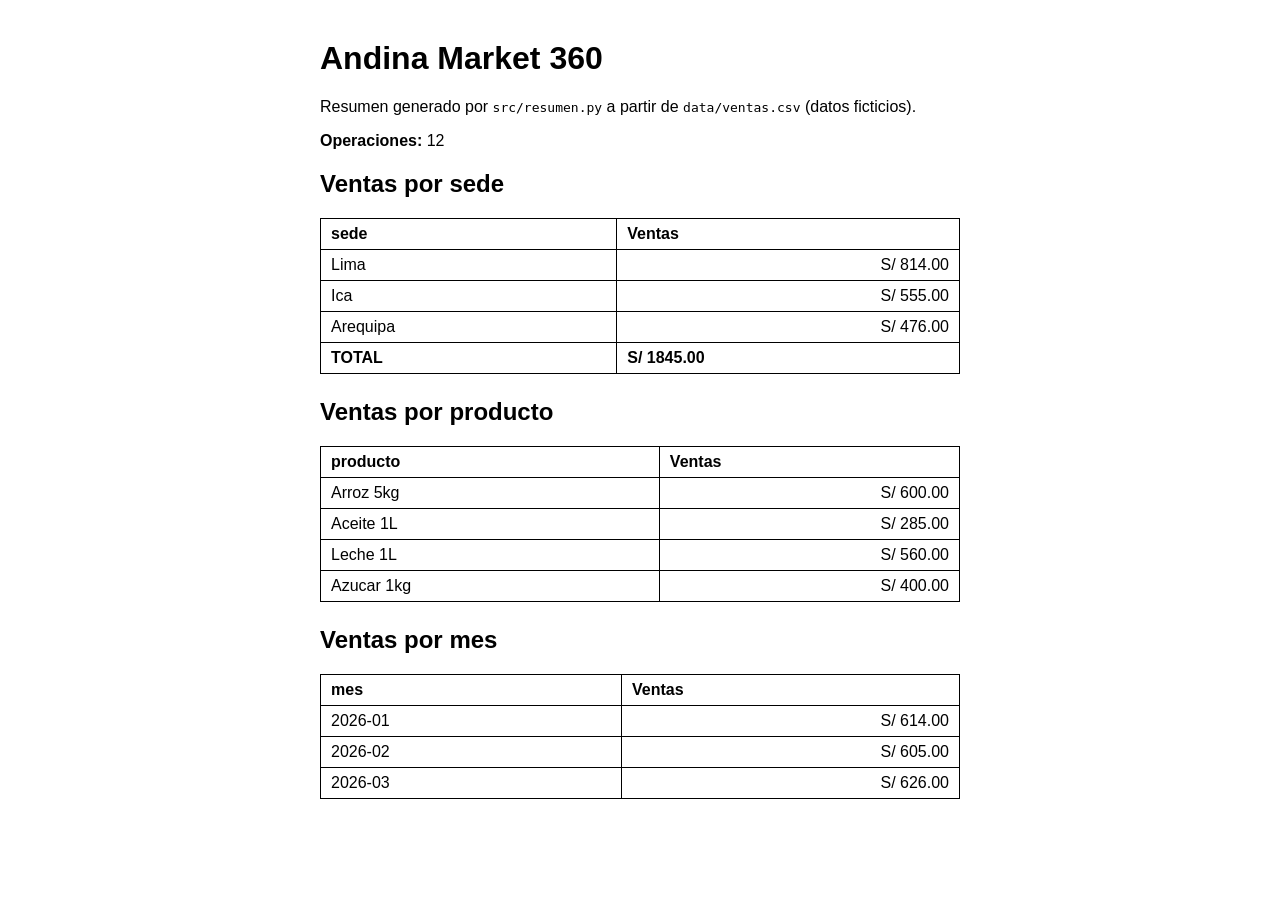
==== docs/index.html @ a3363252 "chore: iniciar caso Andina Market" ====
<!DOCTYPE html>
<html lang="es">
<head>
<meta charset="utf-8">
<title>Andina Market 360 - Resumen de ventas</title>
<style>
  body { font-family: Calibri, Arial, sans-serif; max-width: 640px; margin: 40px auto; }
  table { border-collapse: collapse; width: 100%; margin-bottom: 24px; }
  th, td { border: 1px solid #000; padding: 6px 10px; text-align: left; }
  td.n { text-align: right; }
</style>
</head>
<body>
<h1>Andina Market 360</h1>
<p>Resumen generado por <code>src/resumen.py</code> a partir de <code>data/ventas.csv</code> (datos ficticios).</p>
<div id="contenido">Cargando...</div>
<script>
function tabla(titulo, datos, total) {
  let filas = Object.entries(datos).map(([k, v]) => `<tr><td>${k}</td><td class="n">S/ ${v.toFixed(2)}</td></tr>`).join("");
  if (total !== undefined) filas += `<tr><th>TOTAL</th><th class="n">S/ ${total.toFixed(2)}</th></tr>`;
  return `<h2>${titulo}</h2><table><tr><th>${titulo.split(" ").pop()}</th><th>Ventas</th></tr>${filas}</table>`;
}
fetch("data/resumen.json")
  .then(r => r.json())
  .then(d => {
    document.getElementById("contenido").innerHTML =
      `<p><b>Operaciones:</b> ${d.operaciones}</p>` +
      tabla("Ventas por sede", d.por_sede, d.total) +
      tabla("Ventas por producto", d.por_producto) +
      tabla("Ventas por mes", d.por_mes);
  })
  .catch(() => {
    document.getElementById("contenido").textContent =
      "No se encontró data/resumen.json. Ejecute: python src/resumen.py --json docs/data/resumen.json";
  });
</script>
</body>
</html>
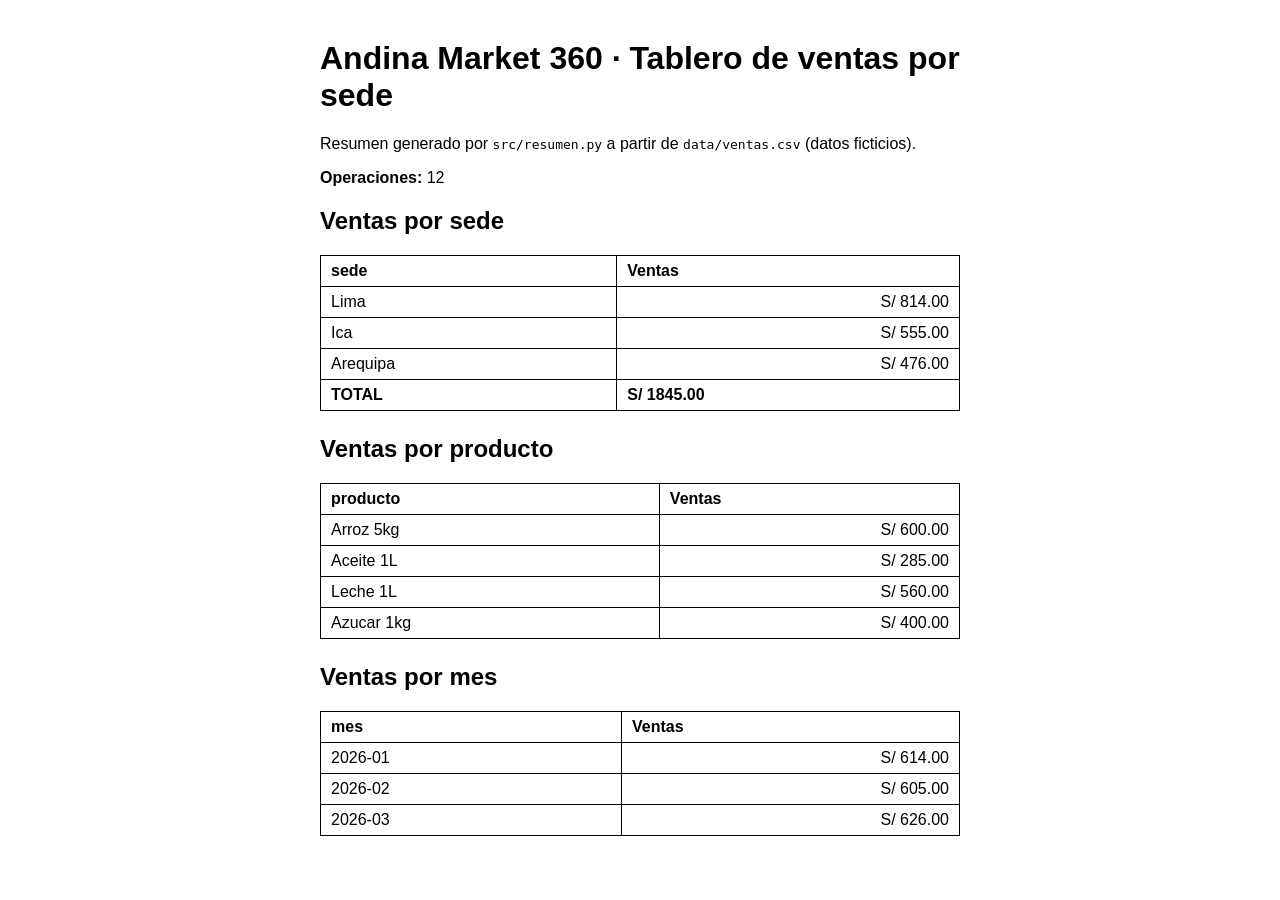
==== commit 2e67da0a: "feat: nombrar tablero de sedes" ====
--- a/docs/index.html
+++ b/docs/index.html
@@ -2,7 +2,7 @@
 <html lang="es">
 <head>
 <meta charset="utf-8">
-<title>Andina Market 360 - Resumen de ventas</title>
+<title>Andina Market 360 - Tablero de ventas por sede</title>
 <style>
   body { font-family: Calibri, Arial, sans-serif; max-width: 640px; margin: 40px auto; }
   table { border-collapse: collapse; width: 100%; margin-bottom: 24px; }
@@ -11,7 +11,7 @@
 </style>
 </head>
 <body>
-<h1>Andina Market 360</h1>
+<h1>Andina Market 360 · Tablero de ventas por sede</h1>
 <p>Resumen generado por <code>src/resumen.py</code> a partir de <code>data/ventas.csv</code> (datos ficticios).</p>
 <div id="contenido">Cargando...</div>
 <script>
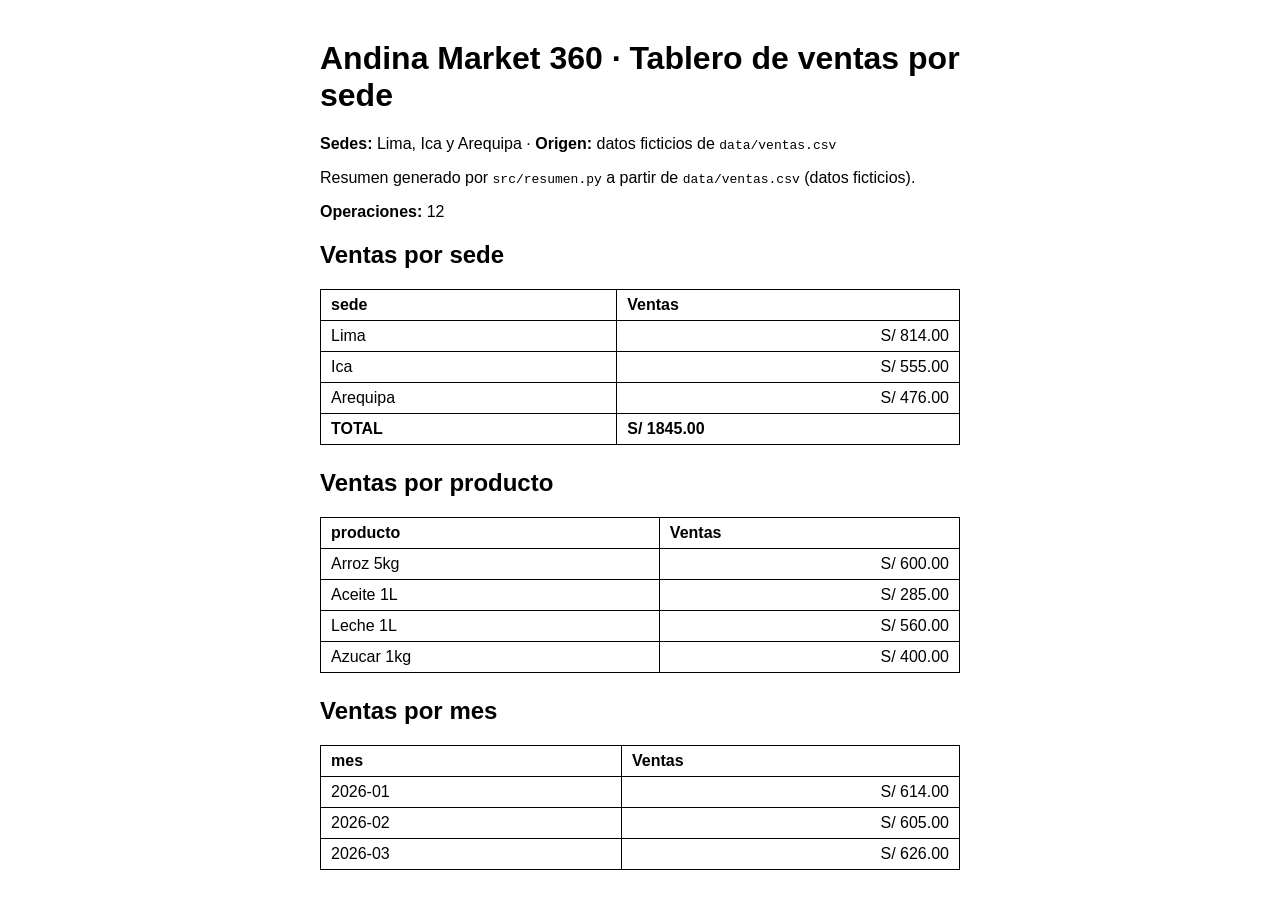
==== commit 61b2e9d6: "feat: presentar sedes y origen ficticio en el tablero" ====
--- a/docs/index.html
+++ b/docs/index.html
@@ -12,6 +12,7 @@
 </head>
 <body>
 <h1>Andina Market 360 · Tablero de ventas por sede</h1>
+<p id="presentacion"></p>
 <p>Resumen generado por <code>src/resumen.py</code> a partir de <code>data/ventas.csv</code> (datos ficticios).</p>
 <div id="contenido">Cargando...</div>
 <script>
@@ -23,6 +24,9 @@
 fetch("data/resumen.json")
   .then(r => r.json())
   .then(d => {
+    const sedes = Object.keys(d.por_sede);
+    document.getElementById("presentacion").innerHTML =
+      `<b>Sedes:</b> ${sedes.slice(0, -1).join(", ")} y ${sedes.at(-1)} · <b>Origen:</b> datos ficticios de <code>data/ventas.csv</code>`;
     document.getElementById("contenido").innerHTML =
       `<p><b>Operaciones:</b> ${d.operaciones}</p>` +
       tabla("Ventas por sede", d.por_sede, d.total) +
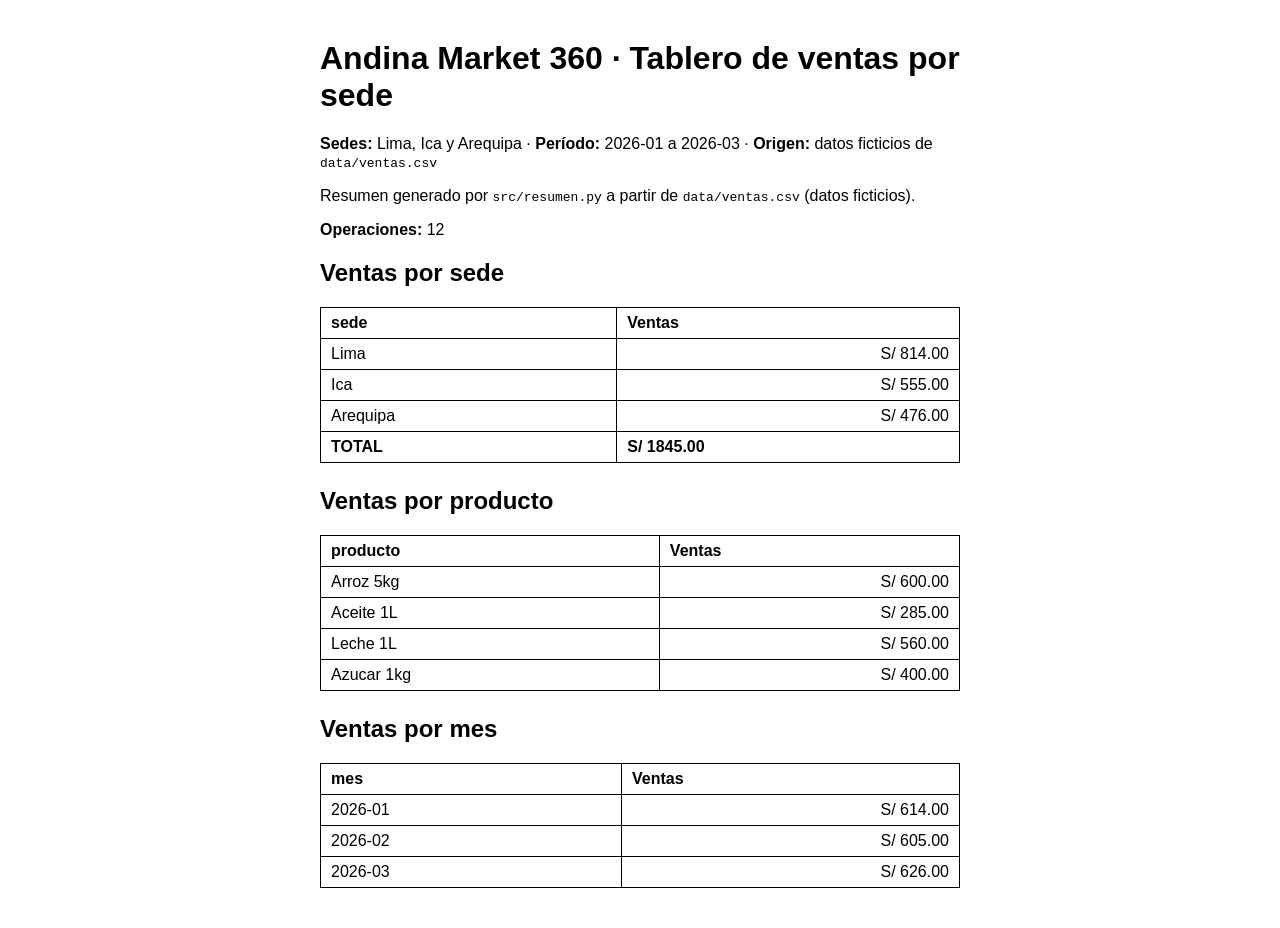
==== commit 56098bff: "feat: indicar período del informe en el tablero" ====
--- a/docs/index.html
+++ b/docs/index.html
@@ -25,8 +25,11 @@
   .then(r => r.json())
   .then(d => {
     const sedes = Object.keys(d.por_sede);
+    const meses = Object.keys(d.por_mes).sort();
     document.getElementById("presentacion").innerHTML =
-      `<b>Sedes:</b> ${sedes.slice(0, -1).join(", ")} y ${sedes.at(-1)} · <b>Origen:</b> datos ficticios de <code>data/ventas.csv</code>`;
+      `<b>Sedes:</b> ${sedes.slice(0, -1).join(", ")} y ${sedes.at(-1)} · ` +
+      `<b>Período:</b> ${meses[0]} a ${meses.at(-1)} · ` +
+      `<b>Origen:</b> datos ficticios de <code>data/ventas.csv</code>`;
     document.getElementById("contenido").innerHTML =
       `<p><b>Operaciones:</b> ${d.operaciones}</p>` +
       tabla("Ventas por sede", d.por_sede, d.total) +
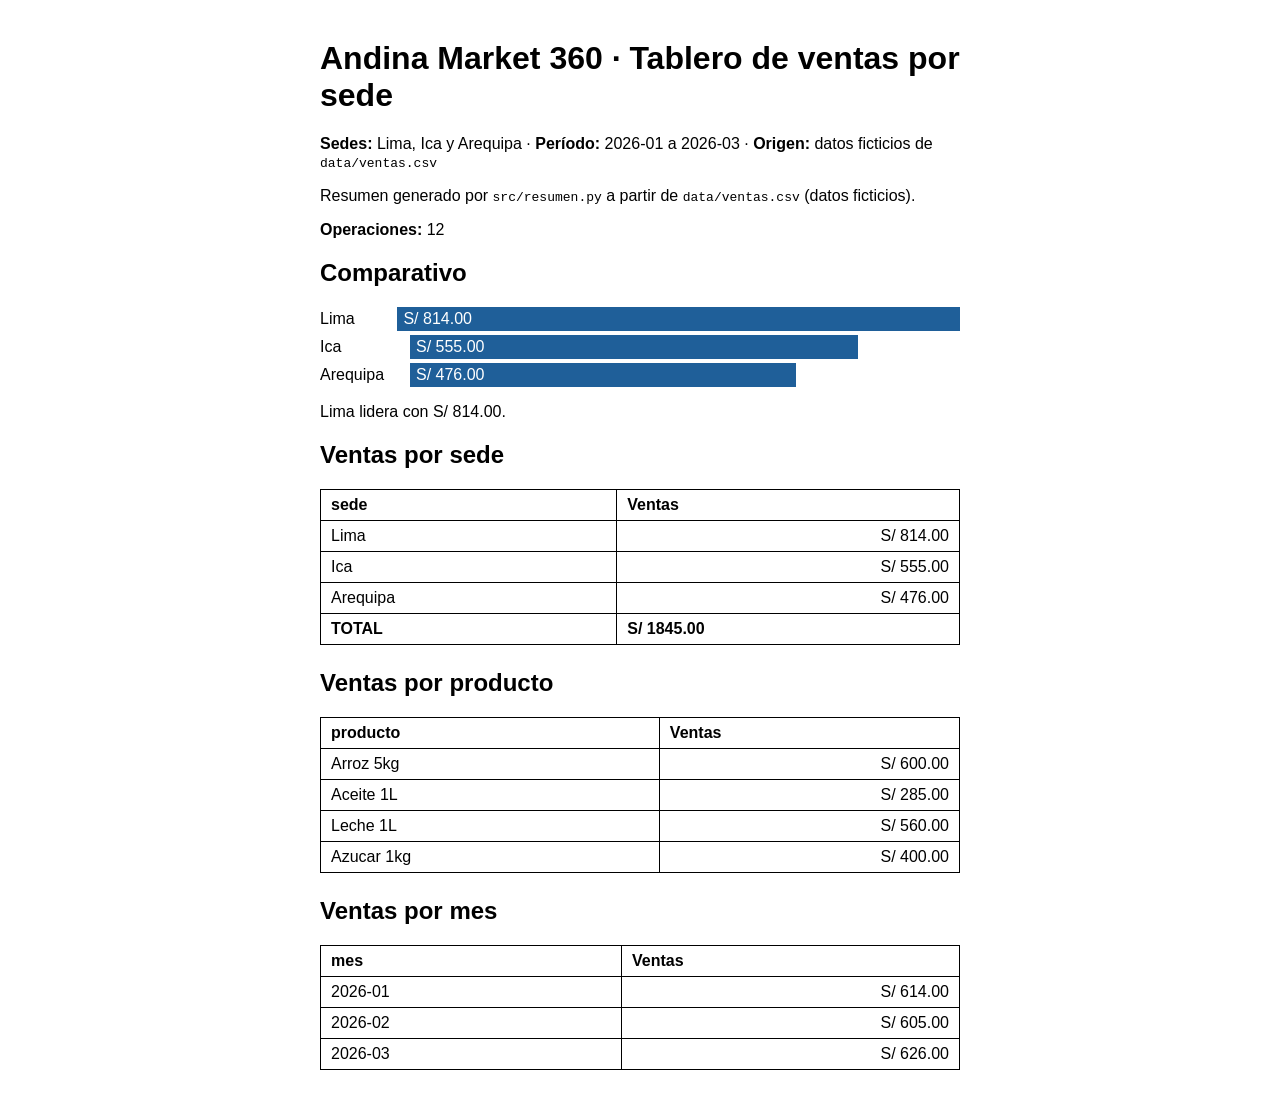
==== commit 4120a558: "feat: graficar ventas por sede" ====
--- a/docs/index.html
+++ b/docs/index.html
@@ -8,6 +8,9 @@
   table { border-collapse: collapse; width: 100%; margin-bottom: 24px; }
   th, td { border: 1px solid #000; padding: 6px 10px; text-align: left; }
   td.n { text-align: right; }
+  .fila { display: flex; align-items: center; margin: 4px 0; }
+  .etq { width: 90px; }
+  .barra { background: #1f5f99; color: #fff; padding: 3px 6px; white-space: nowrap; }
 </style>
 </head>
 <body>
@@ -21,6 +24,12 @@
   if (total !== undefined) filas += `<tr><th>TOTAL</th><th class="n">S/ ${total.toFixed(2)}</th></tr>`;
   return `<h2>${titulo}</h2><table><tr><th>${titulo.split(" ").pop()}</th><th>Ventas</th></tr>${filas}</table>`;
 }
+function grafico(datos) {
+  const max = Math.max(...Object.values(datos));
+  const barras = Object.entries(datos).map(([k, v]) =>
+    `<div class="fila"><span class="etq">${k}</span><div class="barra" style="width:${(v / max * 100).toFixed(1)}%">S/ ${v.toFixed(2)}</div></div>`).join("");
+  return `<h2>Comparativo</h2>${barras}<p>Lima lidera con S/ 814.00.</p>`;
+}
 fetch("data/resumen.json")
   .then(r => r.json())
   .then(d => {
@@ -32,6 +41,7 @@
       `<b>Origen:</b> datos ficticios de <code>data/ventas.csv</code>`;
     document.getElementById("contenido").innerHTML =
       `<p><b>Operaciones:</b> ${d.operaciones}</p>` +
+      grafico(d.por_sede) +
       tabla("Ventas por sede", d.por_sede, d.total) +
       tabla("Ventas por producto", d.por_producto) +
       tabla("Ventas por mes", d.por_mes);
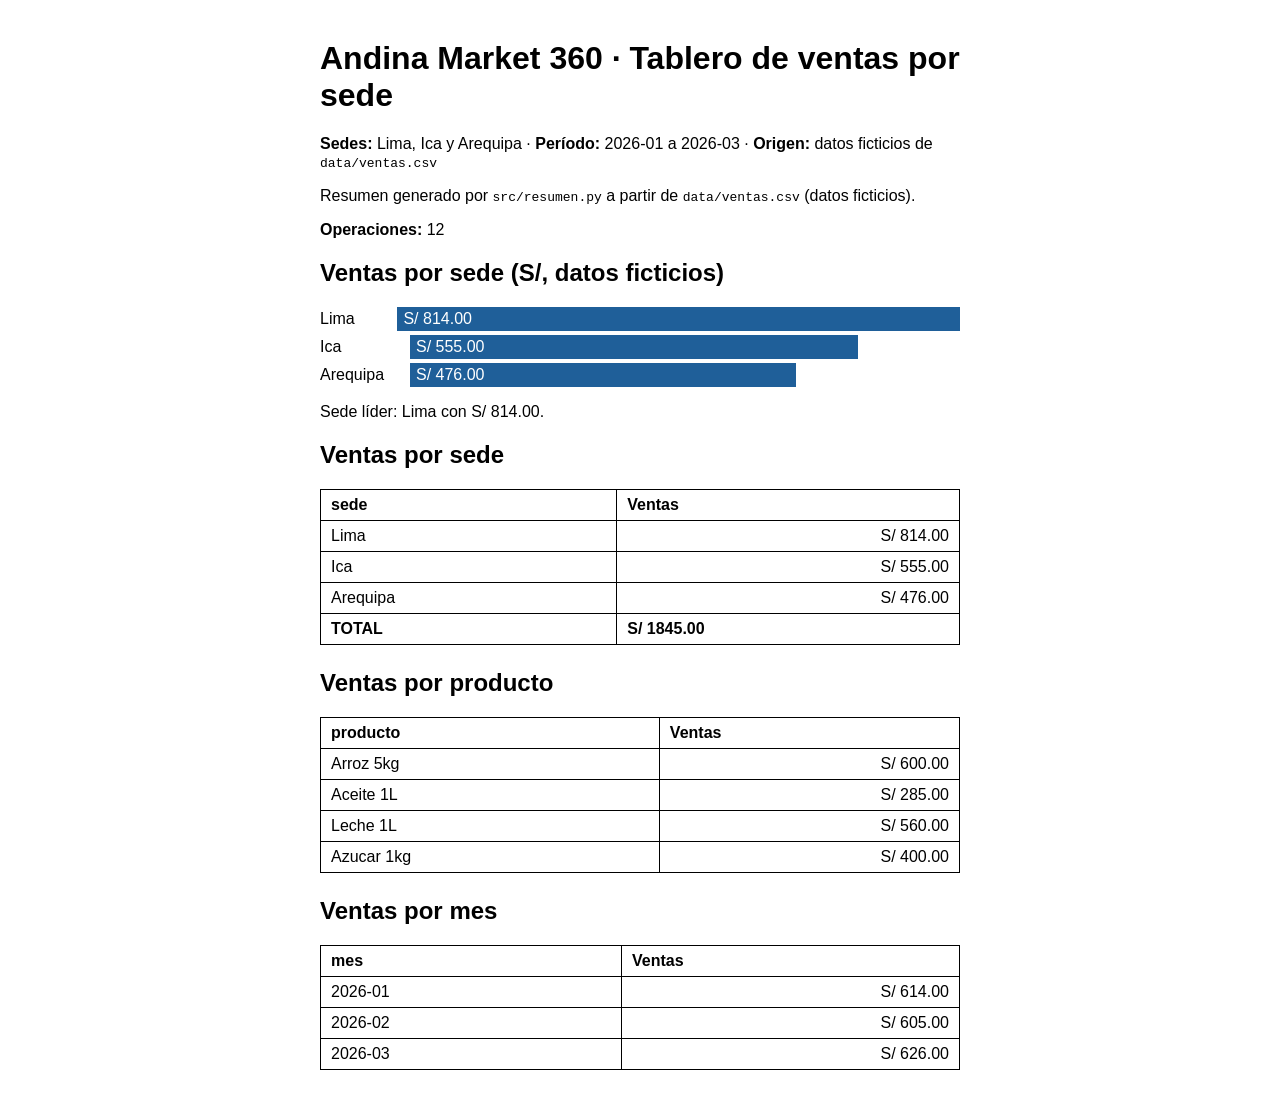
==== commit 11dda2e8: "fix: precisar título del gráfico y calcular la sede líder Atiende la revisión del PR #8: título con " ====
--- a/docs/index.html
+++ b/docs/index.html
@@ -28,7 +28,8 @@
   const max = Math.max(...Object.values(datos));
   const barras = Object.entries(datos).map(([k, v]) =>
     `<div class="fila"><span class="etq">${k}</span><div class="barra" style="width:${(v / max * 100).toFixed(1)}%">S/ ${v.toFixed(2)}</div></div>`).join("");
-  return `<h2>Comparativo</h2>${barras}<p>Lima lidera con S/ 814.00.</p>`;
+  const [sede, monto] = Object.entries(datos).sort((a, b) => b[1] - a[1])[0];
+  return `<h2>Ventas por sede (S/, datos ficticios)</h2>${barras}<p>Sede líder: ${sede} con S/ ${monto.toFixed(2)}.</p>`;
 }
 fetch("data/resumen.json")
   .then(r => r.json())
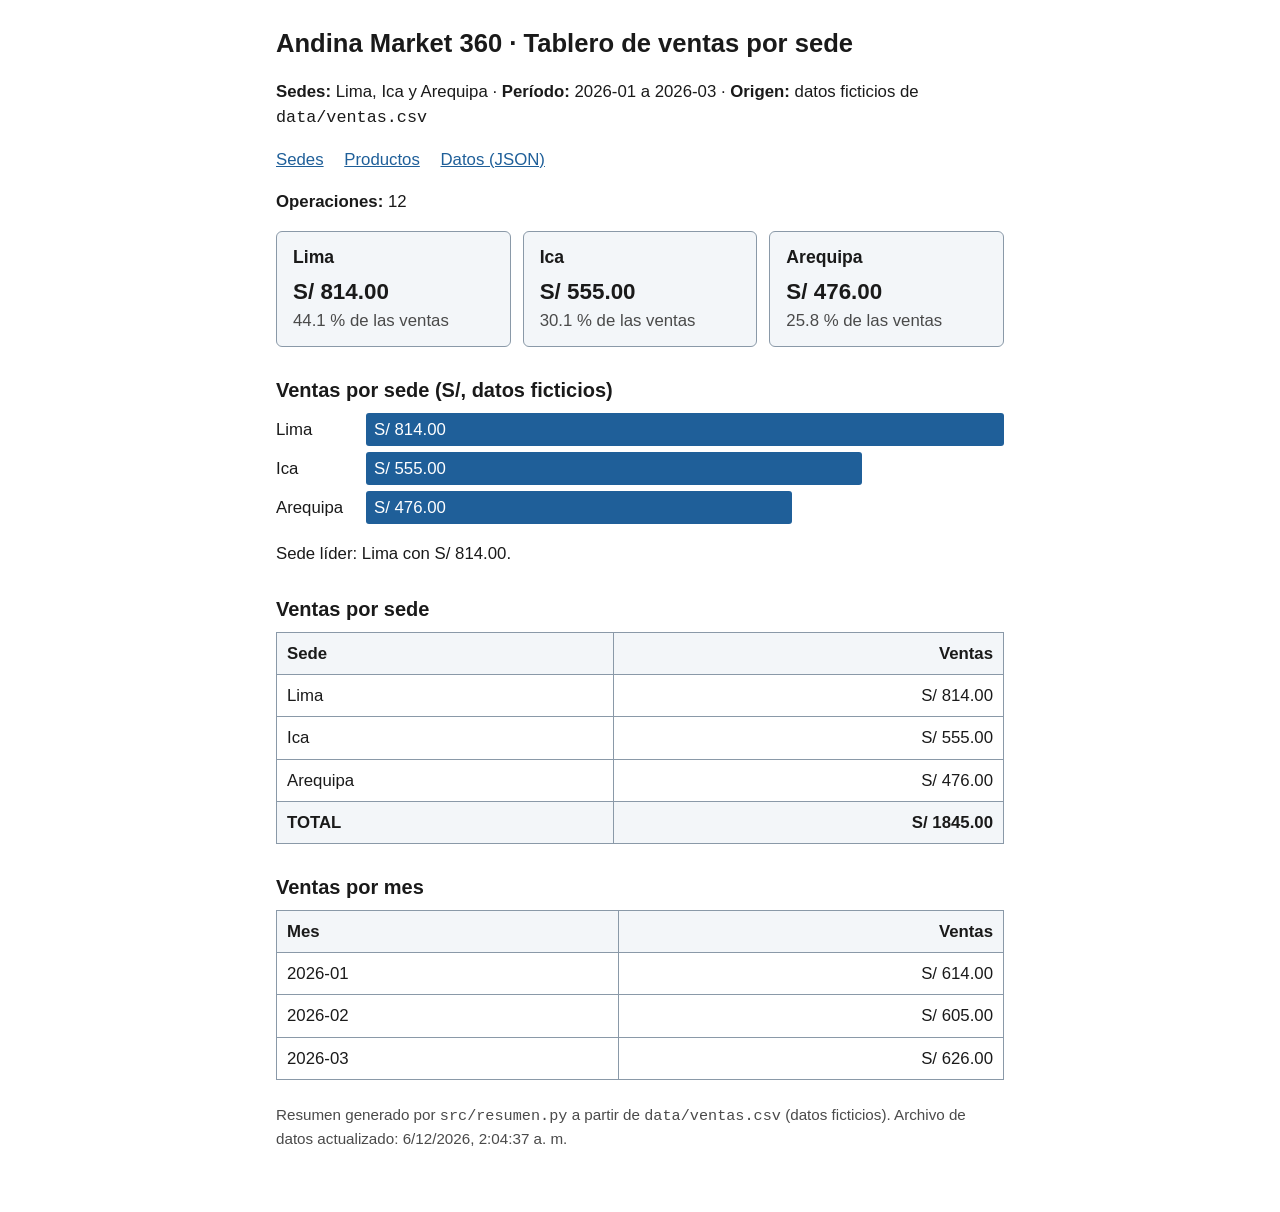
==== commit a7d9a938: "feat: publicar tablero con estilos accesibles y página de productos" ====
--- a/docs/index.html
+++ b/docs/index.html
@@ -2,37 +2,50 @@
 <html lang="es">
 <head>
 <meta charset="utf-8">
+<meta name="viewport" content="width=device-width, initial-scale=1">
 <title>Andina Market 360 - Tablero de ventas por sede</title>
-<style>
-  body { font-family: Calibri, Arial, sans-serif; max-width: 640px; margin: 40px auto; }
-  table { border-collapse: collapse; width: 100%; margin-bottom: 24px; }
-  th, td { border: 1px solid #000; padding: 6px 10px; text-align: left; }
-  td.n { text-align: right; }
-  .fila { display: flex; align-items: center; margin: 4px 0; }
-  .etq { width: 90px; }
-  .barra { background: #1f5f99; color: #fff; padding: 3px 6px; white-space: nowrap; }
-</style>
+<link rel="stylesheet" href="style.css">
 </head>
 <body>
-<h1>Andina Market 360 · Tablero de ventas por sede</h1>
-<p id="presentacion"></p>
-<p>Resumen generado por <code>src/resumen.py</code> a partir de <code>data/ventas.csv</code> (datos ficticios).</p>
-<div id="contenido">Cargando...</div>
+<header>
+  <h1>Andina Market 360 · Tablero de ventas por sede</h1>
+  <p id="presentacion"></p>
+  <nav aria-label="Páginas del tablero">
+    <a href="./index.html" aria-current="page">Sedes</a>
+    <a href="./productos.html">Productos</a>
+    <a href="./data/resumen.json">Datos (JSON)</a>
+  </nav>
+</header>
+<main id="contenido">Cargando...</main>
+<footer>
+  <p class="nota" id="nota-datos">Resumen generado por <code>src/resumen.py</code> a partir de <code>data/ventas.csv</code> (datos ficticios).</p>
+</footer>
 <script>
+function soles(v) { return `S/ ${v.toFixed(2)}`; }
 function tabla(titulo, datos, total) {
-  let filas = Object.entries(datos).map(([k, v]) => `<tr><td>${k}</td><td class="n">S/ ${v.toFixed(2)}</td></tr>`).join("");
-  if (total !== undefined) filas += `<tr><th>TOTAL</th><th class="n">S/ ${total.toFixed(2)}</th></tr>`;
-  return `<h2>${titulo}</h2><table><tr><th>${titulo.split(" ").pop()}</th><th>Ventas</th></tr>${filas}</table>`;
+  let filas = Object.entries(datos).map(([k, v]) => `<tr><td>${k}</td><td class="n">${soles(v)}</td></tr>`).join("");
+  if (total !== undefined) filas += `<tr><th>TOTAL</th><th class="n">${soles(total)}</th></tr>`;
+  return `<h2>${titulo}</h2><table class="tabla-sedes"><tr><th scope="col">${titulo.split(" ").pop().replace(/^./, l => l.toUpperCase())}</th><th scope="col" class="n">Ventas</th></tr>${filas}</table>`;
+}
+function tarjetas(d) {
+  return `<section aria-label="Indicadores por sede" class="tarjetas">` + Object.entries(d.por_sede).map(([sede, v]) =>
+    `<article class="tarjeta" id="sede-${sede.toLowerCase()}"><h2>${sede}</h2><p class="monto">${soles(v)}</p>` +
+    `<p class="detalle">${(v / d.total * 100).toFixed(1)} % de las ventas</p></article>`).join("") + `</section>`;
 }
 function grafico(datos) {
   const max = Math.max(...Object.values(datos));
   const barras = Object.entries(datos).map(([k, v]) =>
-    `<div class="fila"><span class="etq">${k}</span><div class="barra" style="width:${(v / max * 100).toFixed(1)}%">S/ ${v.toFixed(2)}</div></div>`).join("");
+    `<div class="fila"><span class="etq">${k}</span><div class="barra" style="width:${(v / max * 100).toFixed(1)}%">${soles(v)}</div></div>`).join("");
   const [sede, monto] = Object.entries(datos).sort((a, b) => b[1] - a[1])[0];
-  return `<h2>Ventas por sede (S/, datos ficticios)</h2>${barras}<p>Sede líder: ${sede} con S/ ${monto.toFixed(2)}.</p>`;
+  return `<h2>Ventas por sede (S/, datos ficticios)</h2>${barras}<p>Sede líder: ${sede} con ${soles(monto)}.</p>`;
 }
-fetch("data/resumen.json")
-  .then(r => r.json())
+fetch("./data/resumen.json")
+  .then(r => {
+    const fecha = r.headers.get("Last-Modified");
+    if (fecha) document.getElementById("nota-datos").innerHTML +=
+      ` Archivo de datos actualizado: ${new Date(fecha).toLocaleString("es-PE")}`;
+    return r.json();
+  })
   .then(d => {
     const sedes = Object.keys(d.por_sede);
     const meses = Object.keys(d.por_mes).sort();
@@ -42,14 +55,14 @@
       `<b>Origen:</b> datos ficticios de <code>data/ventas.csv</code>`;
     document.getElementById("contenido").innerHTML =
       `<p><b>Operaciones:</b> ${d.operaciones}</p>` +
+      tarjetas(d) +
       grafico(d.por_sede) +
       tabla("Ventas por sede", d.por_sede, d.total) +
-      tabla("Ventas por producto", d.por_producto) +
       tabla("Ventas por mes", d.por_mes);
   })
   .catch(() => {
     document.getElementById("contenido").textContent =
-      "No se encontró data/resumen.json. Ejecute: python src/resumen.py --json docs/data/resumen.json";
+      "No se pudo leer data/resumen.json. Si abrió la página con doble clic (file://), el navegador bloquea la lectura: sírvala con python -m http.server 8000 --directory docs y abra http://localhost:8000. Si el archivo no existe, genérelo con python src/resumen.py --json docs/data/resumen.json";
   });
 </script>
 </body>
--- a/docs/style.css
+++ b/docs/style.css
@@ -0,0 +1,63 @@
+/* Estilos del tablero Andina Market 360: legibles, con contraste AA y adaptables a pantallas pequeñas. */
+:root {
+  --texto: #1a1a1a;
+  --suave: #4a4a4a;
+  --fondo: #ffffff;
+  --panel: #f3f6f9;
+  --borde: #8a99a8;
+  --acento: #1f5f99;
+}
+
+* { box-sizing: border-box; }
+
+body {
+  font-family: "Segoe UI", Calibri, Arial, sans-serif;
+  font-size: 1.05rem;
+  line-height: 1.5;
+  color: var(--texto);
+  background: var(--fondo);
+  max-width: 760px;
+  margin: 0 auto;
+  padding: 24px 16px 48px;
+}
+
+h1 { font-size: 1.6rem; margin: 0 0 4px; }
+h2 { font-size: 1.25rem; margin: 28px 0 8px; }
+a { color: var(--acento); }
+a:focus, a:hover { outline: 2px solid var(--acento); outline-offset: 2px; }
+
+nav { margin: 8px 0 16px; }
+nav a { margin-right: 16px; }
+
+.nota { color: var(--suave); font-size: 0.95rem; }
+
+/* Tarjetas de indicadores por sede */
+.tarjetas { display: flex; flex-wrap: wrap; gap: 12px; }
+.tarjeta {
+  flex: 1 1 200px;
+  background: var(--panel);
+  border: 1px solid var(--borde);
+  border-radius: 6px;
+  padding: 12px 16px;
+}
+.tarjeta h2 { margin: 0 0 4px; font-size: 1.1rem; }
+.tarjeta .monto { font-size: 1.4rem; font-weight: 700; margin: 0; }
+.tarjeta .detalle { margin: 0; color: var(--suave); }
+
+/* Gráfico de barras */
+.fila { display: flex; align-items: center; margin: 6px 0; }
+.etq { width: 90px; flex-shrink: 0; }
+.barra { background: var(--acento); color: #ffffff; padding: 4px 8px; white-space: nowrap; border-radius: 3px; }
+
+/* Tablas de sedes, productos y meses */
+.tabla-sedes { border-collapse: collapse; width: 100%; margin-bottom: 24px; }
+.tabla-sedes th, .tabla-sedes td { border: 1px solid var(--borde); padding: 8px 10px; text-align: left; }
+.tabla-sedes th { background: var(--panel); }
+.tabla-sedes td.n, .tabla-sedes th.n { text-align: right; }
+
+@media (max-width: 480px) {
+  body { font-size: 1rem; padding: 16px 12px 32px; }
+  h1 { font-size: 1.35rem; }
+  .etq { width: 70px; }
+  .barra { font-size: 0.9rem; }
+}
